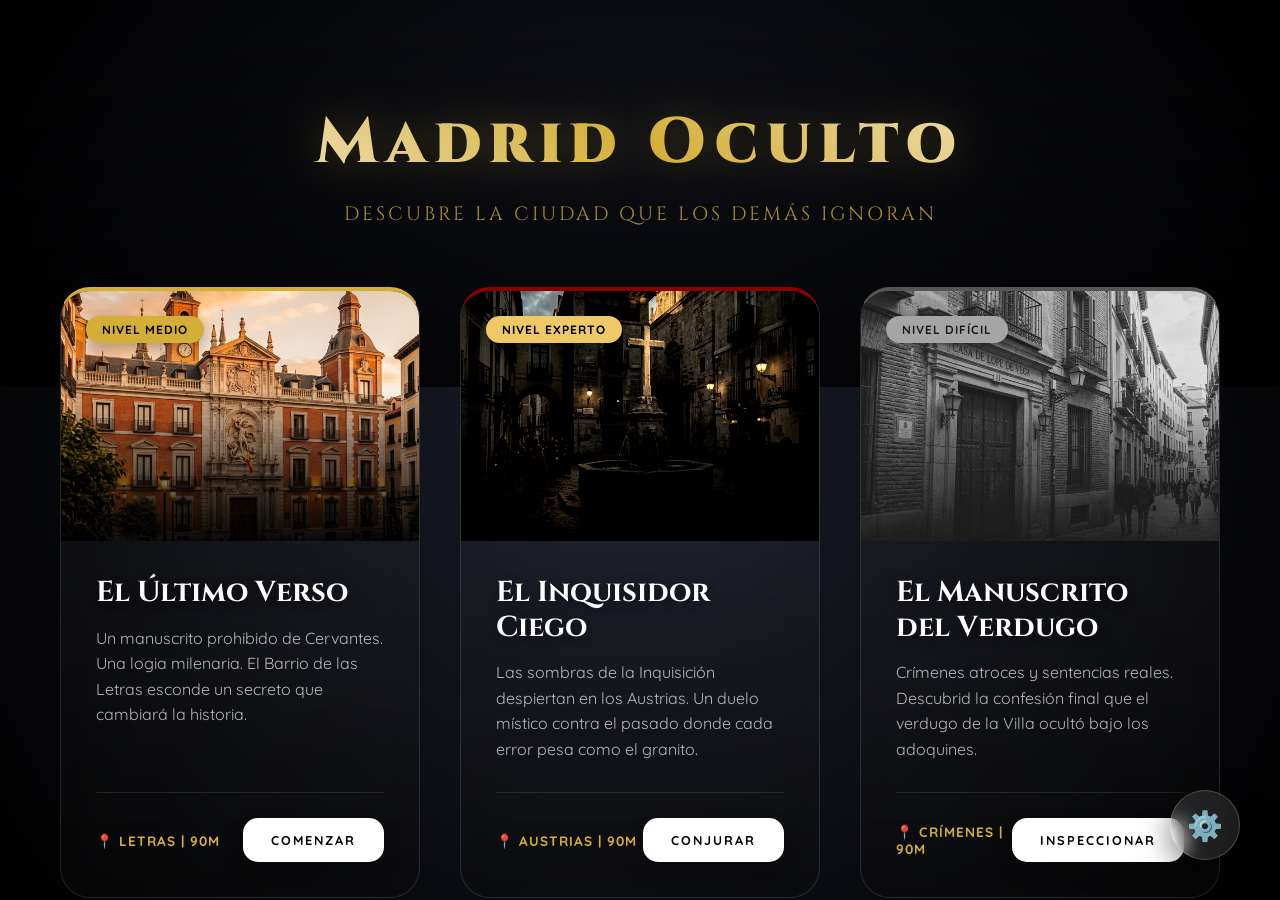
==== index.html @ ad278f54 "correccion de un texto" ====
<!DOCTYPE html>
<html lang="es">

<head>
    <meta charset="UTF-8">
    <meta name="viewport" content="width=device-width, initial-scale=1.0">
    <title>Escape Room Madrid | Experiencias Inmersivas</title>
    <link
        href="https://fonts.googleapis.com/css2?family=Cinzel:wght@400;700;900&family=Quicksand:wght@300;400;500;700&display=swap"
        rel="stylesheet">
    <style>
        :root {
            --gold: #d4af37;
            --crimson: #8b0000;
            --ink: #0f111a;
            --white: #ffffff;
            --clay: #e0d5c0;
        }

        * {
            margin: 0;
            padding: 0;
            box-sizing: border-box;
        }

        body {
            font-family: 'Quicksand', sans-serif;
            background: #000;
            color: var(--white);
            min-height: 100vh;
            overflow-x: hidden;
        }

        /* Animated Background */
        body::before {
            content: '';
            position: fixed;
            top: 0;
            left: 0;
            width: 100%;
            height: 100%;
            background: radial-gradient(circle at 50% 50%, #1a1d29 0%, #000 100%);
            z-index: -1;
        }

        /* Hero with Glassmorphism */
        .hero {
            padding: 100px 20px 160px;
            text-align: center;
            position: relative;
            background: linear-gradient(to bottom, rgba(0, 0, 0, 0) 0%, rgba(0, 0, 0, 0.8) 100%);
        }

        .hero h1 {
            font-family: 'Cinzel', serif;
            font-size: 4rem;
            letter-spacing: 8px;
            margin-bottom: 15px;
            background: linear-gradient(45deg, #fff, var(--gold), #fff);
            -webkit-background-clip: text;
            background-clip: text;
            -webkit-text-fill-color: transparent;
            font-weight: 900;
            filter: drop-shadow(0 0 20px rgba(212, 175, 55, 0.3));
        }

        .hero p {
            font-family: 'Cinzel', serif;
            font-size: 1.2rem;
            letter-spacing: 3px;
            opacity: 0.8;
            max-width: 800px;
            margin: 0 auto;
            color: var(--gold);
        }

        /* Mission Container */
        .mission-container {
            max-width: 1200px;
            margin: -100px auto 100px;
            padding: 0 20px;
            display: grid;
            grid-template-columns: repeat(3, 1fr);
            gap: 40px;
            position: relative;
            z-index: 10;
        }

        .card {
            background: rgba(255, 255, 255, 0.03);
            border-radius: 30px;
            overflow: hidden;
            backdrop-filter: blur(15px);
            border: 1px solid rgba(255, 255, 255, 0.1);
            transition: all 0.6s cubic-bezier(0.165, 0.84, 0.44, 1);
            display: flex;
            flex-direction: column;
            height: 100%;
            position: relative;
        }

        .card:hover {
            transform: translateY(-20px) scale(1.03);
            border-color: var(--gold);
            background: rgba(255, 255, 255, 0.07);
            box-shadow: 0 40px 100px rgba(0, 0, 0, 0.4);
        }

        .card-image {
            height: 250px;
            background-size: cover;
            background-position: center;
            position: relative;
            transition: 0.6s;
        }

        .card:hover .card-image {
            transform: scale(1.1);
        }

        .card-overlay {
            position: absolute;
            inset: 0;
            background: linear-gradient(to bottom, transparent 40%, rgba(0, 0, 0, 0.9));
        }

        .difficulty-tag {
            background: var(--gold);
            color: black;
            padding: 6px 16px;
            border-radius: 50px;
            font-size: 0.75rem;
            font-weight: 900;
            letter-spacing: 1px;
            position: absolute;
            top: 25px;
            left: 25px;
            z-index: 5;
            box-shadow: 0 5px 15px rgba(0, 0, 0, 0.3);
        }

        .card-content {
            padding: 35px;
            flex-grow: 1;
            display: flex;
            flex-direction: column;
            justify-content: space-between;
            background: linear-gradient(to bottom, transparent, rgba(0, 0, 0, 0.4));
        }

        .card-title {
            font-family: 'Cinzel', serif;
            font-size: 1.8rem;
            color: var(--white);
            margin-bottom: 15px;
            line-height: 1.2;
            text-shadow: 0 2px 10px rgba(0, 0, 0, 0.5);
        }

        .card-desc {
            font-size: 1rem;
            color: rgba(255, 255, 255, 0.7);
            line-height: 1.6;
            margin-bottom: 30px;
        }

        .card-footer {
            display: flex;
            justify-content: space-between;
            align-items: center;
            border-top: 1px solid rgba(255, 255, 255, 0.1);
            padding-top: 25px;
        }

        .meta-info {
            font-size: 0.85rem;
            color: var(--gold);
            font-weight: 700;
            letter-spacing: 1px;
        }

        .btn-play {
            padding: 14px 28px;
            border-radius: 15px;
            text-decoration: none;
            font-weight: 800;
            text-transform: uppercase;
            font-size: 0.8rem;
            letter-spacing: 2px;
            transition: 0.3s;
            background: var(--white);
            color: #000;
            box-shadow: 0 10px 20px rgba(0, 0, 0, 0.2);
        }

        .btn-play:hover {
            background: var(--gold);
            transform: scale(1.1);
        }

        /* Mission Styles */
        .card-verso {
            border-top: 4px solid var(--gold);
        }

        .card-inquisidor {
            border-top: 4px solid var(--crimson);
        }

        .card-verdugo {
            border-top: 4px solid #555;
        }

        .gm-icon {
            position: fixed;
            bottom: 40px;
            right: 40px;
            width: 70px;
            height: 70px;
            background: rgba(255, 255, 255, 0.1);
            border: 1px solid rgba(255, 255, 255, 0.2);
            border-radius: 50%;
            display: flex;
            align-items: center;
            justify-content: center;
            backdrop-filter: blur(10px);
            cursor: pointer;
            z-index: 1000;
            transition: 0.4s;
            font-size: 1.8rem;
            box-shadow: 0 10px 30px rgba(0, 0, 0, 0.5);
        }

        .gm-icon:hover {
            transform: rotate(90deg) scale(1.1);
            background: rgba(255, 255, 255, 0.2);
            border-color: var(--gold);
        }

        @media (max-width: 1100px) {
            .mission-container {
                grid-template-columns: repeat(2, 1fr);
                gap: 30px;
            }

            .mission-container :last-child {
                grid-column: span 2;
            }
        }

        @media (max-width: 768px) {
            .mission-container {
                grid-template-columns: 1fr;
                margin-top: -80px;
            }

            .mission-container :last-child {
                grid-column: auto;
            }

            .hero h1 {
                font-size: 2.8rem;
            }

            .card-image {
                height: 200px;
            }
        }
    </style>
</head>

<body>
    <div class="gm-icon" onclick="checkGMPassword()" title="Modo Game Master">⚙️</div>

    <section class="hero">
        <h1>Madrid Oculto</h1>
        <p>DESCUBRE LA CIUDAD QUE LOS DEMÁS IGNORAN</p>
    </section>

    <main class="mission-container">
        <!-- VERSO -->
        <div class="card card-verso">
            <div class="card-image"
                style="background-image: url('El-Ultimo-Verso/palacio_santa_cruz_madrid_1773341559525.png');">
                <span class="difficulty-tag">NIVEL MEDIO</span>
                <div class="card-overlay"></div>
            </div>
            <div class="card-content">
                <div>
                    <h2 class="card-title">El Último Verso</h2>
                    <p class="card-desc">Un manuscrito prohibido de Cervantes. Una logia milenaria. El Barrio de las
                        Letras esconde un secreto que cambiará la historia.</p>
                </div>
                <div class="card-footer">
                    <span class="meta-info">📍 LETRAS | 90M</span>
                    <a href="El-Ultimo-Verso/index.html" class="btn-play">COMENZAR</a>
                </div>
            </div>
        </div>

        <!-- INQUISIDOR -->
        <div class="card card-inquisidor">
            <div class="card-image"
                style="background-image: url('La-Invocacion-del-Inquisidor-Ciego/plza_cruz_verde_inquisicion_madrid_1773398712007.png'); filter: sepia(0.5) contrast(1.2);">
                <span class="difficulty-tag">NIVEL EXPERTO</span>
                <div class="card-overlay"></div>
            </div>
            <div class="card-content">
                <div>
                    <h2 class="card-title">El Inquisidor Ciego</h2>
                    <p class="card-desc">Las sombras de la Inquisición despiertan en los Austrias. Un duelo místico
                        contra el pasado donde cada error pesa como el granito.</p>
                </div>
                <div class="card-footer">
                    <span class="meta-info">📍 AUSTRIAS | 90M</span>
                    <a href="La-Invocacion-del-Inquisidor-Ciego/index.html" class="btn-play">CONJURAR</a>
                </div>
            </div>
        </div>

        <!-- VERDUGO -->
        <div class="card card-verdugo">
            <div class="card-image"
                style="background-image: url('El-Ultimo-Verso/casa_lope_de_vega_madrid_1773341937858.png'); filter: grayscale(1) invert(0.1);">
                <span class="difficulty-tag">NIVEL DIFÍCIL</span>
                <div class="card-overlay"></div>
            </div>
            <div class="card-content">
                <div>
                    <h2 class="card-title">El Manuscrito del Verdugo</h2>
                    <p class="card-desc">Crímenes atroces y sentencias reales. Descubrid la confesión final que el
                        verdugo de la Villa ocultó bajo los adoquines.</p>
                </div>
                <div class="card-footer">
                    <span class="meta-info">📍 CRÍMENES | 90M</span>
                    <a href="El-Manuscrito-del-Verdugo/index.html" class="btn-play">INSPECCIONAR</a>
                </div>
            </div>
        </div>
    </main>

    <script>
        function checkGMPassword() {
            const password = prompt("Introduce la clave del Game Master:");
            if (password === "5109") {
                sessionStorage.setItem('gm_access', 'granted');
                window.location.href = "master-selection.html";
            } else if (password !== null) {
                alert("❌ Clave incorrecta.");
            }
        }
    </script>
</body>

</html>
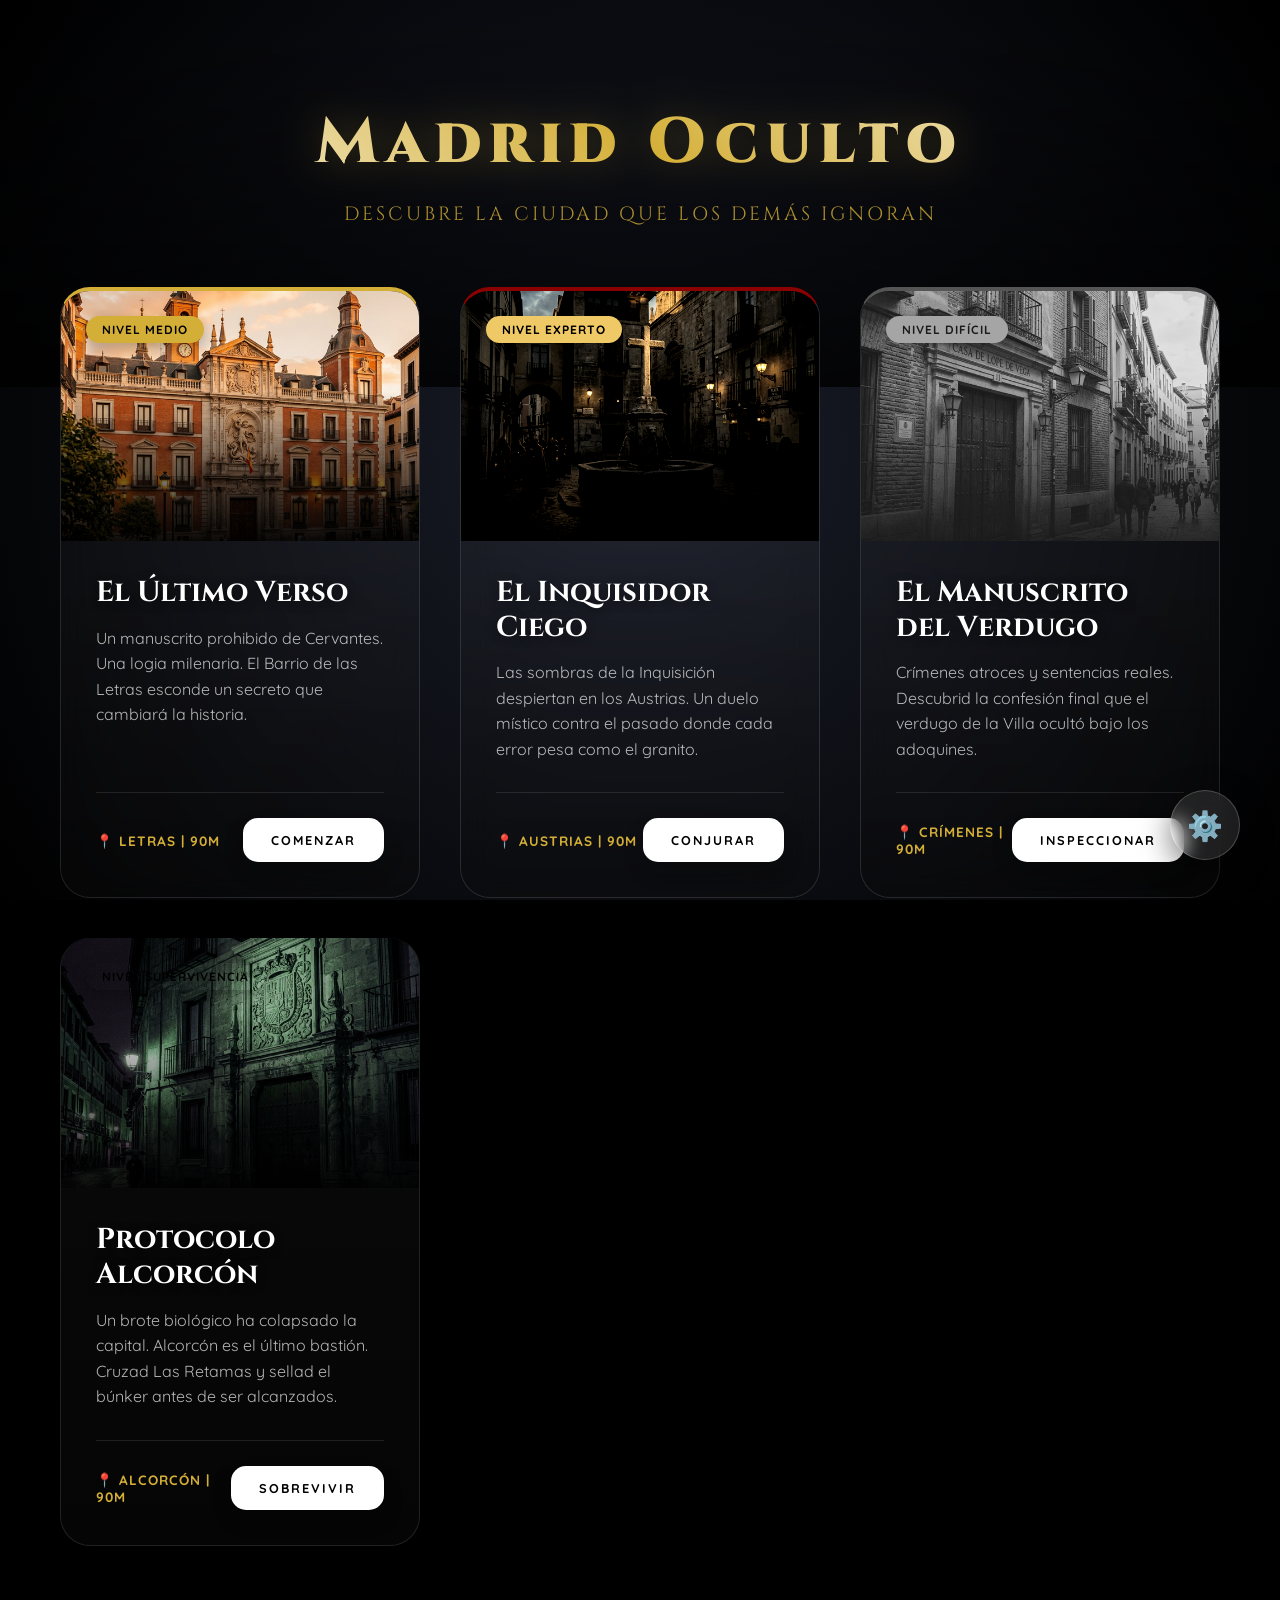
==== commit 65e95701: "New Adventure: Protocolo Alcorcón - El Paciente Cero. Full integration with zombie theme, audio, and" ====
--- a/index.html
+++ b/index.html
@@ -209,6 +209,10 @@
 
         .card-verdugo {
             border-top: 4px solid #555;
+        }
+
+        .card-alcorcon {
+            border-top: 4px solid var(--accent);
         }
 
         .gm-icon {
@@ -242,20 +246,12 @@
                 grid-template-columns: repeat(2, 1fr);
                 gap: 30px;
             }
-
-            .mission-container :last-child {
-                grid-column: span 2;
-            }
         }
 
         @media (max-width: 768px) {
             .mission-container {
                 grid-template-columns: 1fr;
                 margin-top: -80px;
-            }
-
-            .mission-container :last-child {
-                grid-column: auto;
             }
 
             .hero h1 {
@@ -334,6 +330,25 @@
                 <div class="card-footer">
                     <span class="meta-info">📍 CRÍMENES | 90M</span>
                     <a href="El-Manuscrito-del-Verdugo/index.html" class="btn-play">INSPECCIONAR</a>
+                </div>
+            </div>
+        </div>
+
+        <!-- PROTOCOLO ALCORCON -->
+        <div class="card card-alcorcon">
+            <div class="card-image"
+                style="background-image: url('La-Invocacion-del-Inquisidor-Ciego/palacio_canete_madrid_misterio_1773398726455.png'); filter: hue-rotate(90deg) brightness(0.8);">
+                <span class="difficulty-tag" style="background: var(--accent); color: #000;">NIVEL SUPERVIVENCIA</span>
+                <div class="card-overlay"></div>
+            </div>
+            <div class="card-content">
+                <div>
+                    <h2 class="card-title">Protocolo Alcorcón</h2>
+                    <p class="card-desc">Un brote biológico ha colapsado la capital. Alcorcón es el último bastión. Cruzad Las Retamas y sellad el búnker antes de ser alcanzados.</p>
+                </div>
+                <div class="card-footer">
+                    <span class="meta-info">📍 ALCORCÓN | 90M</span>
+                    <a href="Protocolo-Alcorcon/index.html" class="btn-play">SOBREVIVIR</a>
                 </div>
             </div>
         </div>
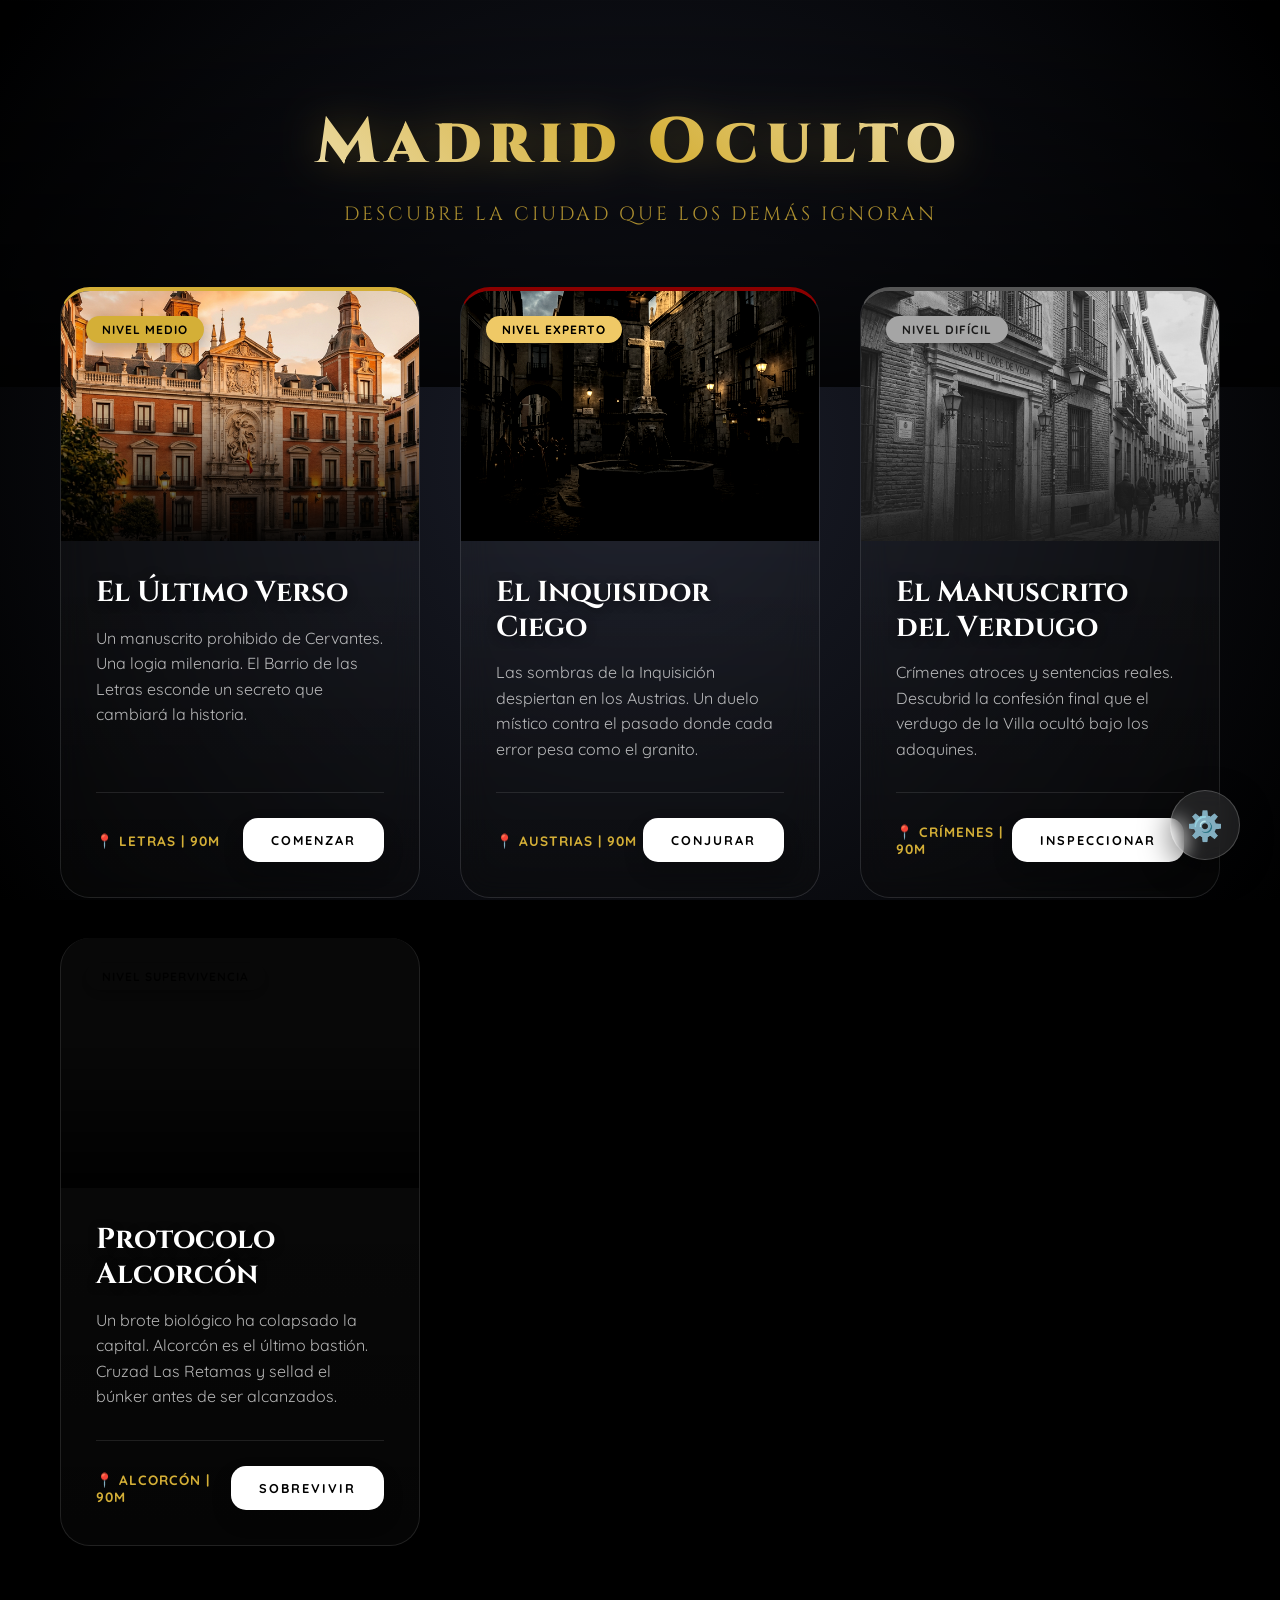
==== commit 063c7139: "Aesthetics: Swapped all Protocolo Alcorcón images for high-quality apocalyptic assets and added imme" ====
--- a/index.html
+++ b/index.html
@@ -337,7 +337,7 @@
         <!-- PROTOCOLO ALCORCON -->
         <div class="card card-alcorcon">
             <div class="card-image"
-                style="background-image: url('La-Invocacion-del-Inquisidor-Ciego/palacio_canete_madrid_misterio_1773398726455.png'); filter: hue-rotate(90deg) brightness(0.8);">
+                style="background-image: url('https://images.unsplash.com/photo-1509248961158-e54f6934749c?q=80&w=1000&auto=format&fit=crop'); filter: grayscale(0.5) contrast(1.2) brightness(0.7);">
                 <span class="difficulty-tag" style="background: var(--accent); color: #000;">NIVEL SUPERVIVENCIA</span>
                 <div class="card-overlay"></div>
             </div>
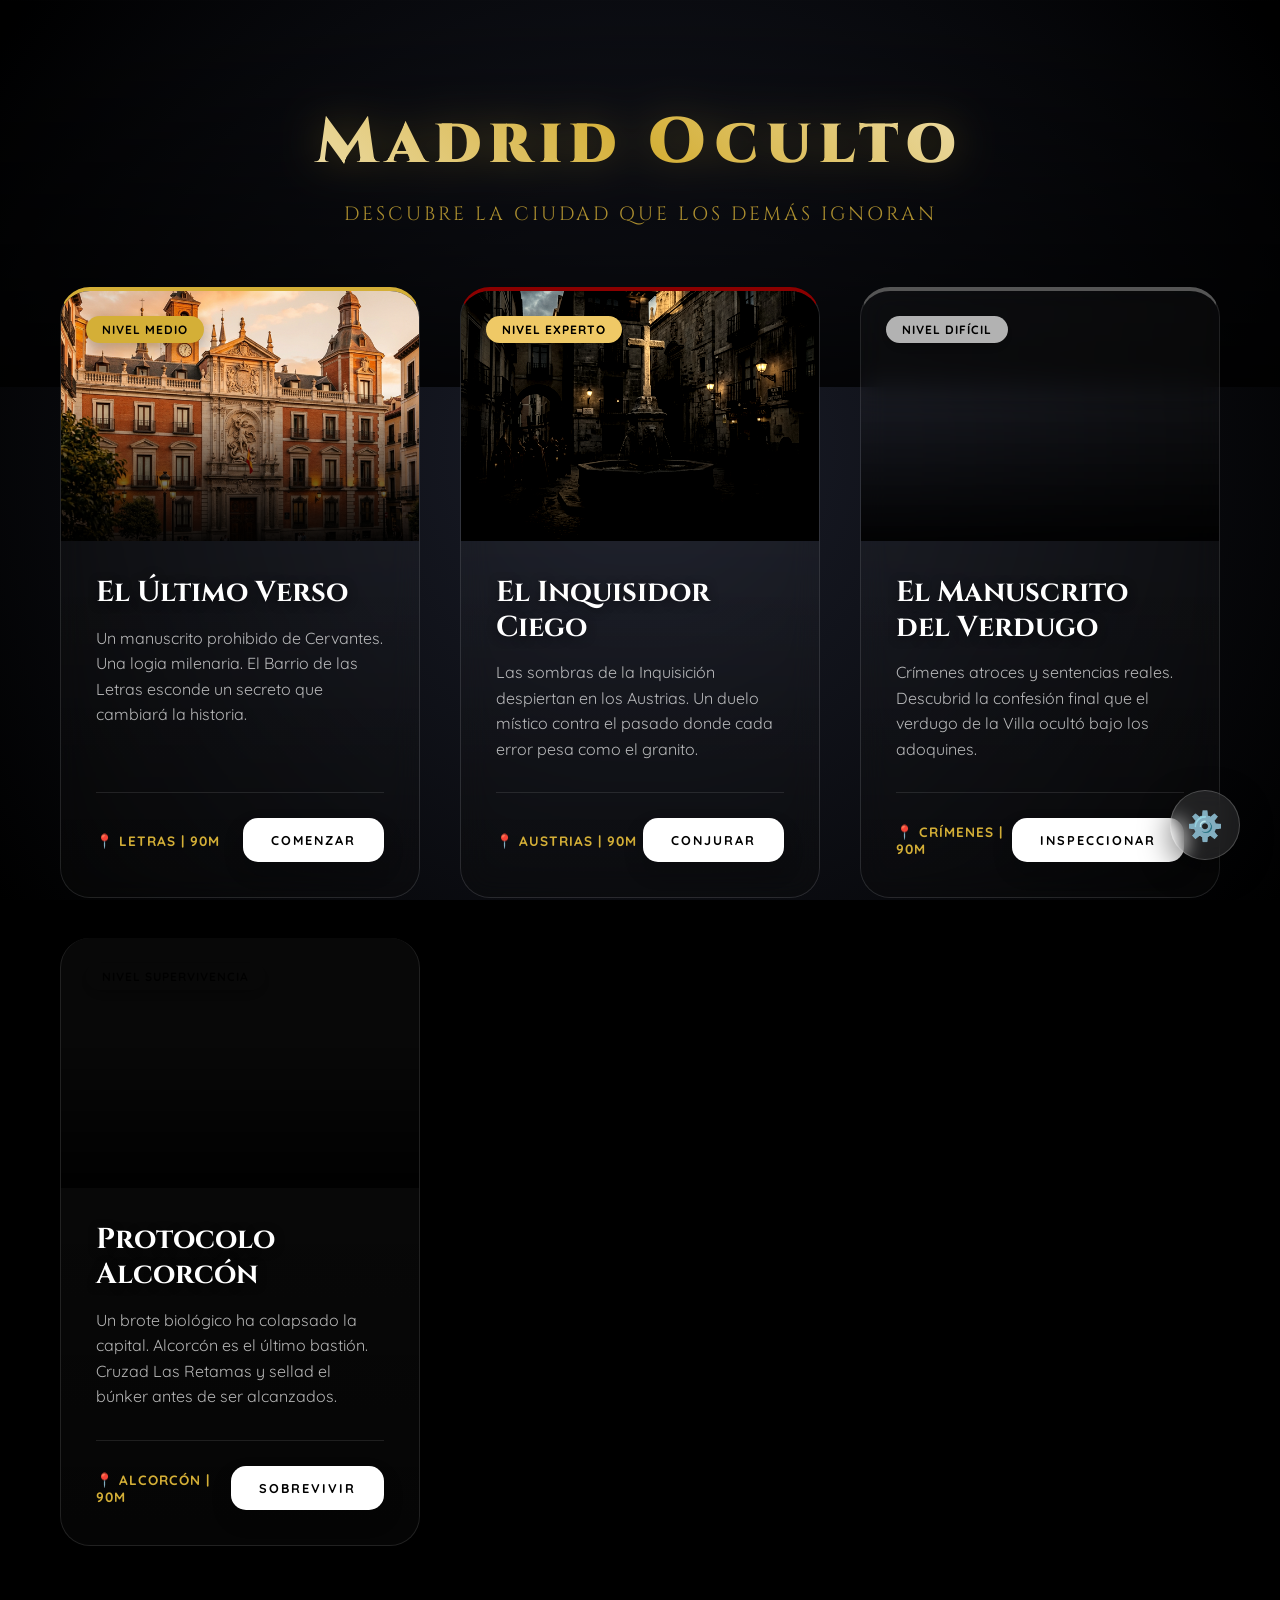
==== commit bfe80627: "Aesthetics: Updated El Manuscrito del Verdugo with dark noir crime-themed imagery and new cover art" ====
--- a/index.html
+++ b/index.html
@@ -317,7 +317,7 @@
         <!-- VERDUGO -->
         <div class="card card-verdugo">
             <div class="card-image"
-                style="background-image: url('El-Ultimo-Verso/casa_lope_de_vega_madrid_1773341937858.png'); filter: grayscale(1) invert(0.1);">
+                style="background-image: url('https://images.unsplash.com/photo-1582139329536-e7284fece509?q=80&w=1000&auto=format&fit=crop'); filter: grayscale(1) invert(0.05) contrast(1.2);">
                 <span class="difficulty-tag">NIVEL DIFÍCIL</span>
                 <div class="card-overlay"></div>
             </div>
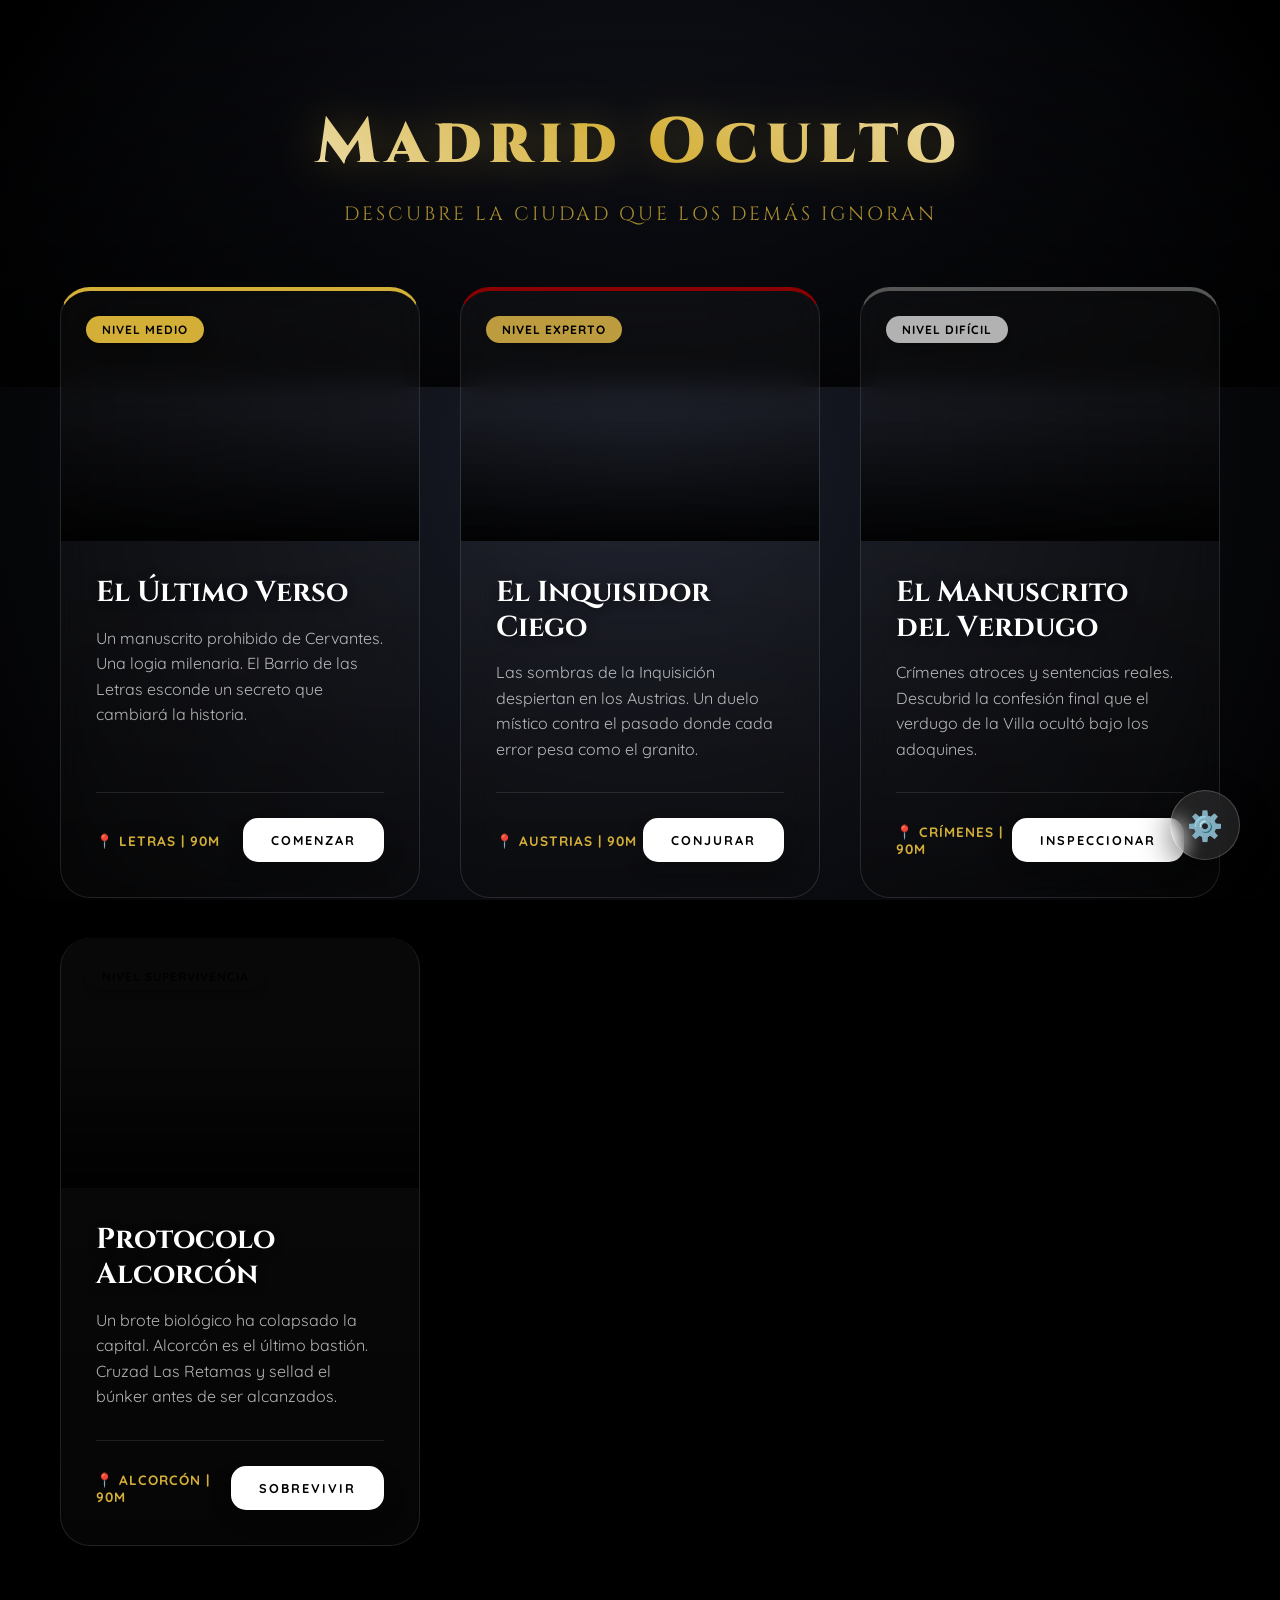
==== commit 713e71fa: "Experience Polish: Completed full visual overhaul for El Último Verso and El Inquisidor Ciego with h" ====
--- a/index.html
+++ b/index.html
@@ -277,7 +277,7 @@
         <!-- VERSO -->
         <div class="card card-verso">
             <div class="card-image"
-                style="background-image: url('El-Ultimo-Verso/palacio_santa_cruz_madrid_1773341559525.png');">
+                style="background-image: url('https://images.unsplash.com/photo-1549488344-1f9b8d2bd1f3?q=80&w=1000&auto=format&fit=crop');">
                 <span class="difficulty-tag">NIVEL MEDIO</span>
                 <div class="card-overlay"></div>
             </div>
@@ -297,7 +297,7 @@
         <!-- INQUISIDOR -->
         <div class="card card-inquisidor">
             <div class="card-image"
-                style="background-image: url('La-Invocacion-del-Inquisidor-Ciego/plza_cruz_verde_inquisicion_madrid_1773398712007.png'); filter: sepia(0.5) contrast(1.2);">
+                style="background-image: url('https://images.unsplash.com/photo-1518709268805-4e9042af9f23?q=80&w=1000&auto=format&fit=crop'); filter: sepia(0.3) contrast(1.2) brightness(0.8);">
                 <span class="difficulty-tag">NIVEL EXPERTO</span>
                 <div class="card-overlay"></div>
             </div>
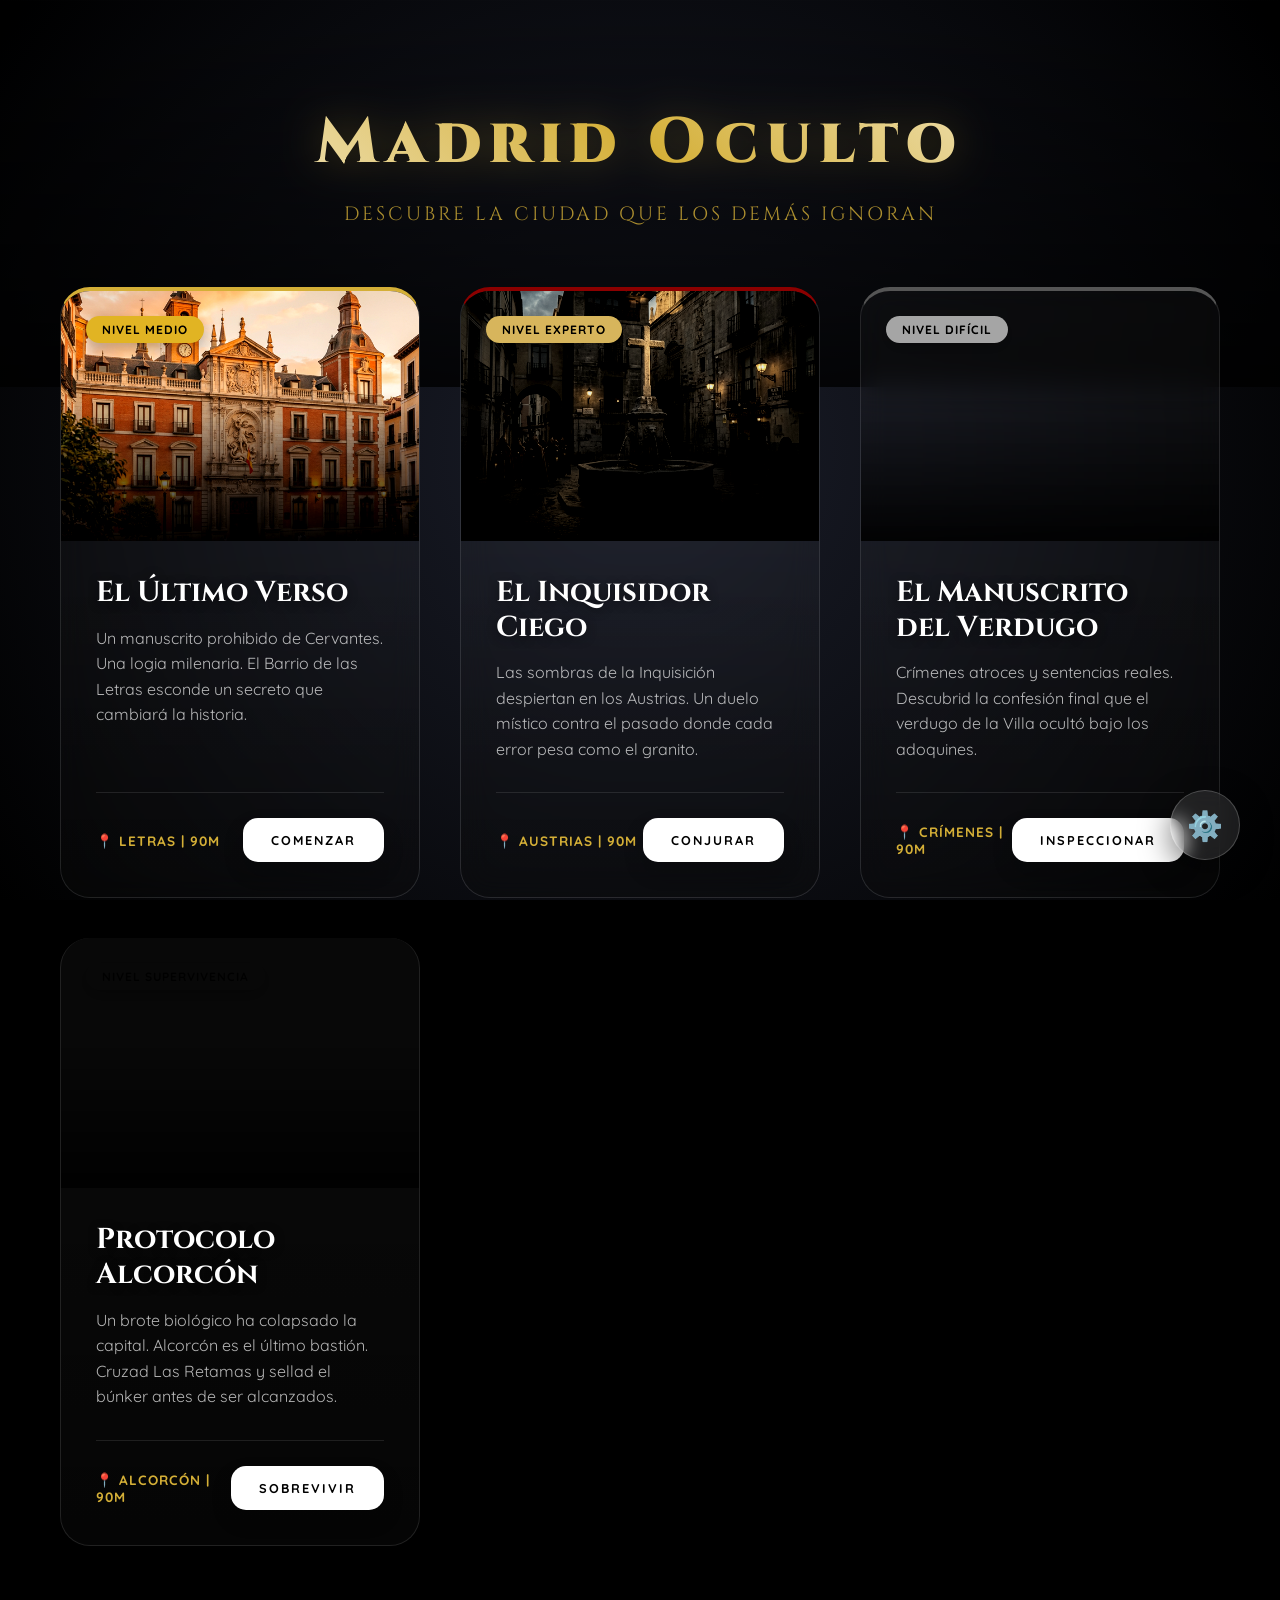
==== commit e876ba78: "Experience Overhaul: Restored specific landmark images for all adventures with thematic atmospheric " ====
--- a/index.html
+++ b/index.html
@@ -277,7 +277,7 @@
         <!-- VERSO -->
         <div class="card card-verso">
             <div class="card-image"
-                style="background-image: url('https://images.unsplash.com/photo-1549488344-1f9b8d2bd1f3?q=80&w=1000&auto=format&fit=crop');">
+                style="background-image: url('El-Ultimo-Verso/palacio_santa_cruz_madrid_1773341559525.png'); filter: contrast(1.1) saturate(1.1);">
                 <span class="difficulty-tag">NIVEL MEDIO</span>
                 <div class="card-overlay"></div>
             </div>
@@ -297,7 +297,7 @@
         <!-- INQUISIDOR -->
         <div class="card card-inquisidor">
             <div class="card-image"
-                style="background-image: url('https://images.unsplash.com/photo-1518709268805-4e9042af9f23?q=80&w=1000&auto=format&fit=crop'); filter: sepia(0.3) contrast(1.2) brightness(0.8);">
+                style="background-image: url('La-Invocacion-del-Inquisidor-Ciego/plza_cruz_verde_inquisicion_madrid_1773398712007.png'); filter: sepia(0.5) contrast(1.2) brightness(0.9);">
                 <span class="difficulty-tag">NIVEL EXPERTO</span>
                 <div class="card-overlay"></div>
             </div>
@@ -317,7 +317,7 @@
         <!-- VERDUGO -->
         <div class="card card-verdugo">
             <div class="card-image"
-                style="background-image: url('https://images.unsplash.com/photo-1582139329536-e7284fece509?q=80&w=1000&auto=format&fit=crop'); filter: grayscale(1) invert(0.05) contrast(1.2);">
+                style="background-image: url('https://upload.wikimedia.org/wikipedia/commons/f/f5/Palacio_de_Santa_Cruz_%28Madrid%29_01.jpg'); filter: grayscale(1) contrast(1.2) brightness(0.9);">
                 <span class="difficulty-tag">NIVEL DIFÍCIL</span>
                 <div class="card-overlay"></div>
             </div>
@@ -337,7 +337,7 @@
         <!-- PROTOCOLO ALCORCON -->
         <div class="card card-alcorcon">
             <div class="card-image"
-                style="background-image: url('https://images.unsplash.com/photo-1509248961158-e54f6934749c?q=80&w=1000&auto=format&fit=crop'); filter: grayscale(0.5) contrast(1.2) brightness(0.7);">
+                style="background-image: url('https://upload.wikimedia.org/wikipedia/commons/e/eb/Alcorc%C3%B3n_-_Estaci%C3%B3n_de_Las_Retamas.jpg'); filter: hue-rotate(90deg) contrast(1.3) brightness(0.8);">
                 <span class="difficulty-tag" style="background: var(--accent); color: #000;">NIVEL SUPERVIVENCIA</span>
                 <div class="card-overlay"></div>
             </div>
